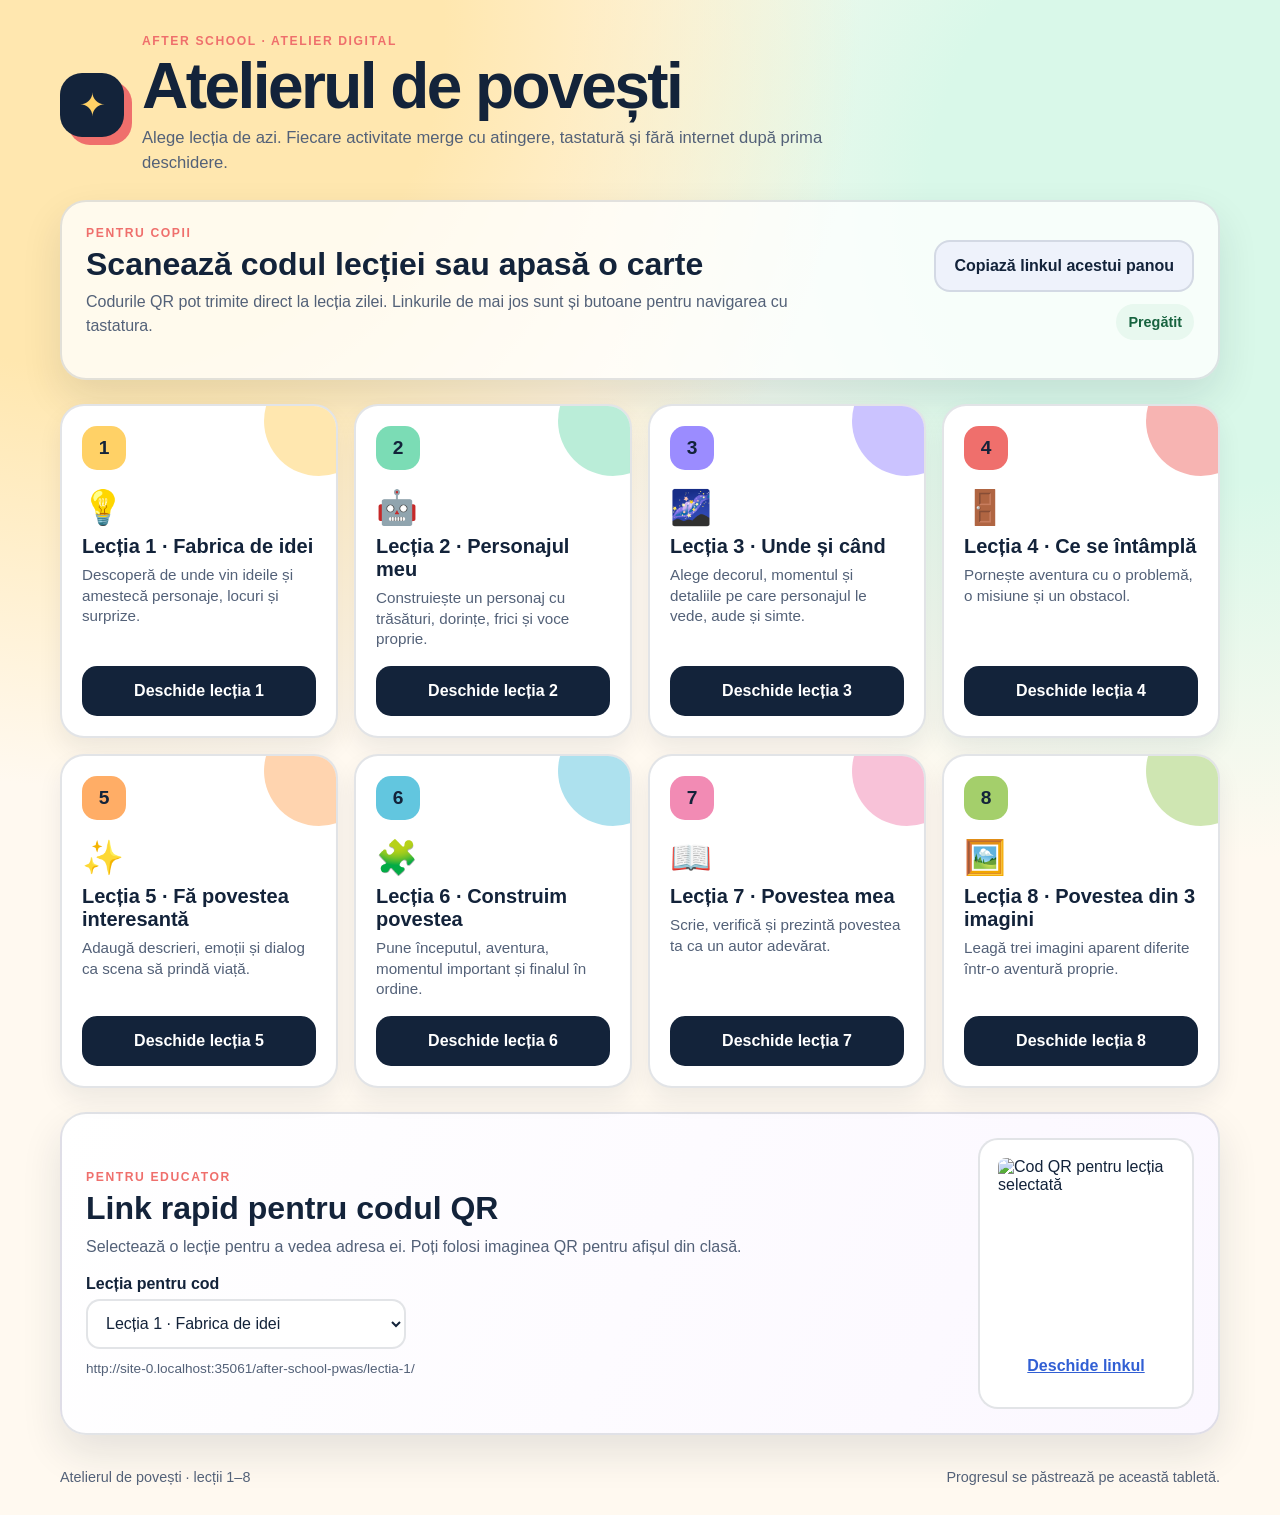
==== after-school-pwas/index.html @ adffba19 "Add eight after-school lesson PWAs" ====
<!doctype html>
<html lang="ro">
  <head>
    <meta charset="UTF-8" />
    <meta name="viewport" content="width=device-width, initial-scale=1, viewport-fit=cover" />
    <meta name="theme-color" content="#13233a" />
    <meta name="description" content="Atelierul de povești – aplicații PWA pentru after school" />
    <link rel="manifest" href="manifest.json" />
    <link rel="icon" href="icon.svg" type="image/svg+xml" />
    <link rel="stylesheet" href="styles.css" />
    <title>Atelierul de povești</title>
  </head>
  <body>
    <header class="site-header">
      <div class="brand-mark" aria-hidden="true">✦</div>
      <div>
        <p class="eyebrow">AFTER SCHOOL · ATELIER DIGITAL</p>
        <h1>Atelierul de povești</h1>
        <p class="lede">Alege lecția de azi. Fiecare activitate merge cu atingere, tastatură și fără internet după prima deschidere.</p>
      </div>
      <button class="install-button" id="install-button" type="button" hidden>Instalează aplicația</button>
    </header>

    <main>
      <section class="quick-start" aria-labelledby="quick-start-title">
        <div>
          <p class="eyebrow">PENTRU COPII</p>
          <h2 id="quick-start-title">Scanează codul lecției sau apasă o carte</h2>
          <p class="muted">Codurile QR pot trimite direct la lecția zilei. Linkurile de mai jos sunt și butoane pentru navigarea cu tastatura.</p>
        </div>
        <div class="quick-actions" role="group" aria-label="Acțiuni rapide">
          <button class="secondary-button" id="copy-index-link" type="button">Copiază linkul acestui panou</button>
          <span class="status-pill" id="save-status" role="status" aria-live="polite">Pregătit</span>
        </div>
      </section>

      <section class="lesson-grid" id="lesson-grid" aria-label="Lecțiile disponibile"></section>

      <section class="qr-panel" aria-labelledby="qr-title">
        <div>
          <p class="eyebrow">PENTRU EDUCATOR</p>
          <h2 id="qr-title">Link rapid pentru codul QR</h2>
          <p class="muted">Selectează o lecție pentru a vedea adresa ei. Poți folosi imaginea QR pentru afișul din clasă.</p>
          <label class="select-label" for="qr-lesson">Lecția pentru cod</label>
          <select id="qr-lesson" class="lesson-select"></select>
          <p class="qr-url" id="qr-url" aria-live="polite"></p>
        </div>
        <div class="qr-preview">
          <img id="qr-image" alt="Cod QR pentru lecția selectată" width="176" height="176" />
          <a id="qr-open" class="text-link" target="_blank" rel="noreferrer">Deschide linkul</a>
        </div>
      </section>
    </main>

    <footer class="site-footer">
      <span>Atelierul de povești · lecții 1–8</span>
      <span>Progresul se păstrează pe această tabletă.</span>
    </footer>

    <script src="app.js" defer></script>
  </body>
</html>
---- after-school-pwas/styles.css ----
:root {
  color-scheme: light;
  --ink: #13233a;
  --ink-soft: #536178;
  --cream: #fff9f0;
  --paper: #ffffff;
  --sun: #ffd166;
  --coral: #ef6f6c;
  --mint: #7bdcb5;
  --lilac: #9b8cff;
  --line: rgba(19, 35, 58, 0.12);
  --shadow: 0 18px 40px rgba(19, 35, 58, 0.11);
  font-family: "Nunito", "Trebuchet MS", Arial, sans-serif;
}

* { box-sizing: border-box; }
html { min-width: 320px; background: var(--cream); }
body { margin: 0; color: var(--ink); background: radial-gradient(circle at 8% 2%, #ffe7af 0 18%, transparent 40%), radial-gradient(circle at 95% 13%, #d9f8e9 0 16%, transparent 37%), var(--cream); min-height: 100vh; }
button, a, select { font: inherit; }
button, a, select { -webkit-tap-highlight-color: transparent; }
button:focus-visible, a:focus-visible, select:focus-visible { outline: 4px solid #2d7ff9; outline-offset: 3px; }

.site-header, main, .site-footer { width: min(1160px, calc(100% - 32px)); margin-inline: auto; }
.site-header { display: grid; grid-template-columns: auto 1fr auto; align-items: center; gap: 18px; padding: 34px 0 24px; }
.brand-mark { display: grid; place-items: center; width: 64px; height: 64px; border-radius: 22px; background: var(--ink); color: var(--sun); font-size: 2rem; box-shadow: 8px 8px 0 var(--coral); }
.eyebrow { margin: 0 0 7px; font-size: .76rem; font-weight: 800; letter-spacing: .13em; color: var(--coral); }
h1, h2, p { margin-top: 0; }
h1 { margin-bottom: 8px; font-size: clamp(2.1rem, 5vw, 4.2rem); line-height: .98; letter-spacing: -.04em; }
h2 { margin-bottom: 8px; font-size: clamp(1.35rem, 2.6vw, 2rem); line-height: 1.12; }
.lede { max-width: 700px; margin-bottom: 0; color: var(--ink-soft); font-size: 1.04rem; line-height: 1.5; }
.muted { color: var(--ink-soft); line-height: 1.5; }
.install-button, .secondary-button { min-height: 52px; border: 0; border-radius: 16px; padding: 12px 18px; cursor: pointer; font-weight: 800; }
.install-button { background: var(--ink); color: white; box-shadow: 0 8px 0 #071120; }
.install-button:active, .secondary-button:active { transform: translateY(2px); box-shadow: 0 4px 0 rgba(19, 35, 58, .2); }
.secondary-button { color: var(--ink); background: #eef2fb; border: 2px solid var(--line); }

.quick-start, .qr-panel { display: flex; justify-content: space-between; gap: 24px; align-items: center; padding: 24px; border: 2px solid var(--line); border-radius: 26px; background: rgba(255,255,255,.78); box-shadow: var(--shadow); }
.quick-actions { display: flex; align-items: center; gap: 12px; flex-wrap: wrap; justify-content: flex-end; }
.status-pill { min-height: 36px; display: inline-flex; align-items: center; padding: 8px 12px; border-radius: 999px; background: #e8f8ef; color: #17633f; font-size: .9rem; font-weight: 800; }

.lesson-grid { display: grid; grid-template-columns: repeat(4, minmax(0, 1fr)); gap: 16px; margin: 24px 0; }
.lesson-card { position: relative; display: flex; flex-direction: column; min-height: 238px; padding: 20px; overflow: hidden; border: 2px solid var(--line); border-radius: 24px; background: var(--paper); box-shadow: 0 12px 24px rgba(19,35,58,.07); transition: transform .16s ease, box-shadow .16s ease; }
.lesson-card::after { content: ""; position: absolute; width: 110px; height: 110px; border-radius: 50%; background: var(--card-accent); right: -38px; top: -40px; opacity: .52; }
.lesson-card:hover { transform: translateY(-4px); box-shadow: var(--shadow); }
.lesson-number { position: relative; z-index: 1; display: inline-flex; align-items: center; justify-content: center; width: 44px; height: 44px; border-radius: 15px; background: var(--card-accent); font-size: 1.2rem; font-weight: 900; }
.lesson-icon { position: relative; z-index: 1; font-size: 2.1rem; margin: 18px 0 8px; }
.lesson-card h3 { position: relative; z-index: 1; margin: 0 0 7px; font-size: 1.25rem; }
.lesson-card p { position: relative; z-index: 1; flex: 1; margin-bottom: 16px; color: var(--ink-soft); line-height: 1.35; font-size: .95rem; }
.lesson-link { position: relative; z-index: 1; display: inline-flex; align-items: center; justify-content: center; min-height: 50px; padding: 10px 14px; border-radius: 15px; background: var(--ink); color: white; text-decoration: none; font-weight: 850; }
.lesson-link:hover { background: #234167; }

.qr-panel { margin: 24px 0 34px; background: linear-gradient(115deg, #fff, #fbf7ff); }
.select-label { display: block; margin: 16px 0 6px; font-weight: 850; }
.lesson-select { min-height: 50px; width: min(100%, 320px); padding: 10px 14px; border: 2px solid var(--line); border-radius: 14px; background: white; color: var(--ink); }
.qr-url { max-width: 560px; margin: 12px 0 0; color: var(--ink-soft); font-size: .85rem; overflow-wrap: anywhere; }
.qr-preview { display: grid; place-items: center; gap: 9px; min-width: 210px; padding: 18px; border-radius: 20px; background: white; border: 2px solid var(--line); }
.qr-preview img { display: block; border-radius: 8px; image-rendering: pixelated; }
.text-link { display: inline-flex; align-items: center; justify-content: center; min-height: 46px; padding: 10px 14px; border-radius: 12px; color: #315fd4; font-weight: 850; }
.site-footer { display: flex; justify-content: space-between; gap: 16px; padding: 0 0 30px; color: var(--ink-soft); font-size: .9rem; }

@media (max-width: 900px) { .lesson-grid { grid-template-columns: repeat(2, minmax(0, 1fr)); } .site-header { grid-template-columns: auto 1fr; } .install-button { grid-column: 2; justify-self: start; } }
@media (max-width: 620px) { .site-header, main, .site-footer { width: min(100% - 20px, 1160px); } .site-header { padding-top: 20px; } .brand-mark { width: 52px; height: 52px; border-radius: 17px; } .quick-start, .qr-panel { align-items: stretch; flex-direction: column; padding: 18px; } .quick-actions { justify-content: flex-start; } .lesson-grid { grid-template-columns: 1fr; gap: 12px; } .lesson-card { min-height: 210px; } .qr-preview { align-self: center; } .site-footer { flex-direction: column; gap: 4px; } }
@media (prefers-reduced-motion: reduce) { *, *::before, *::after { transition-duration: .01ms !important; animation-duration: .01ms !important; } }
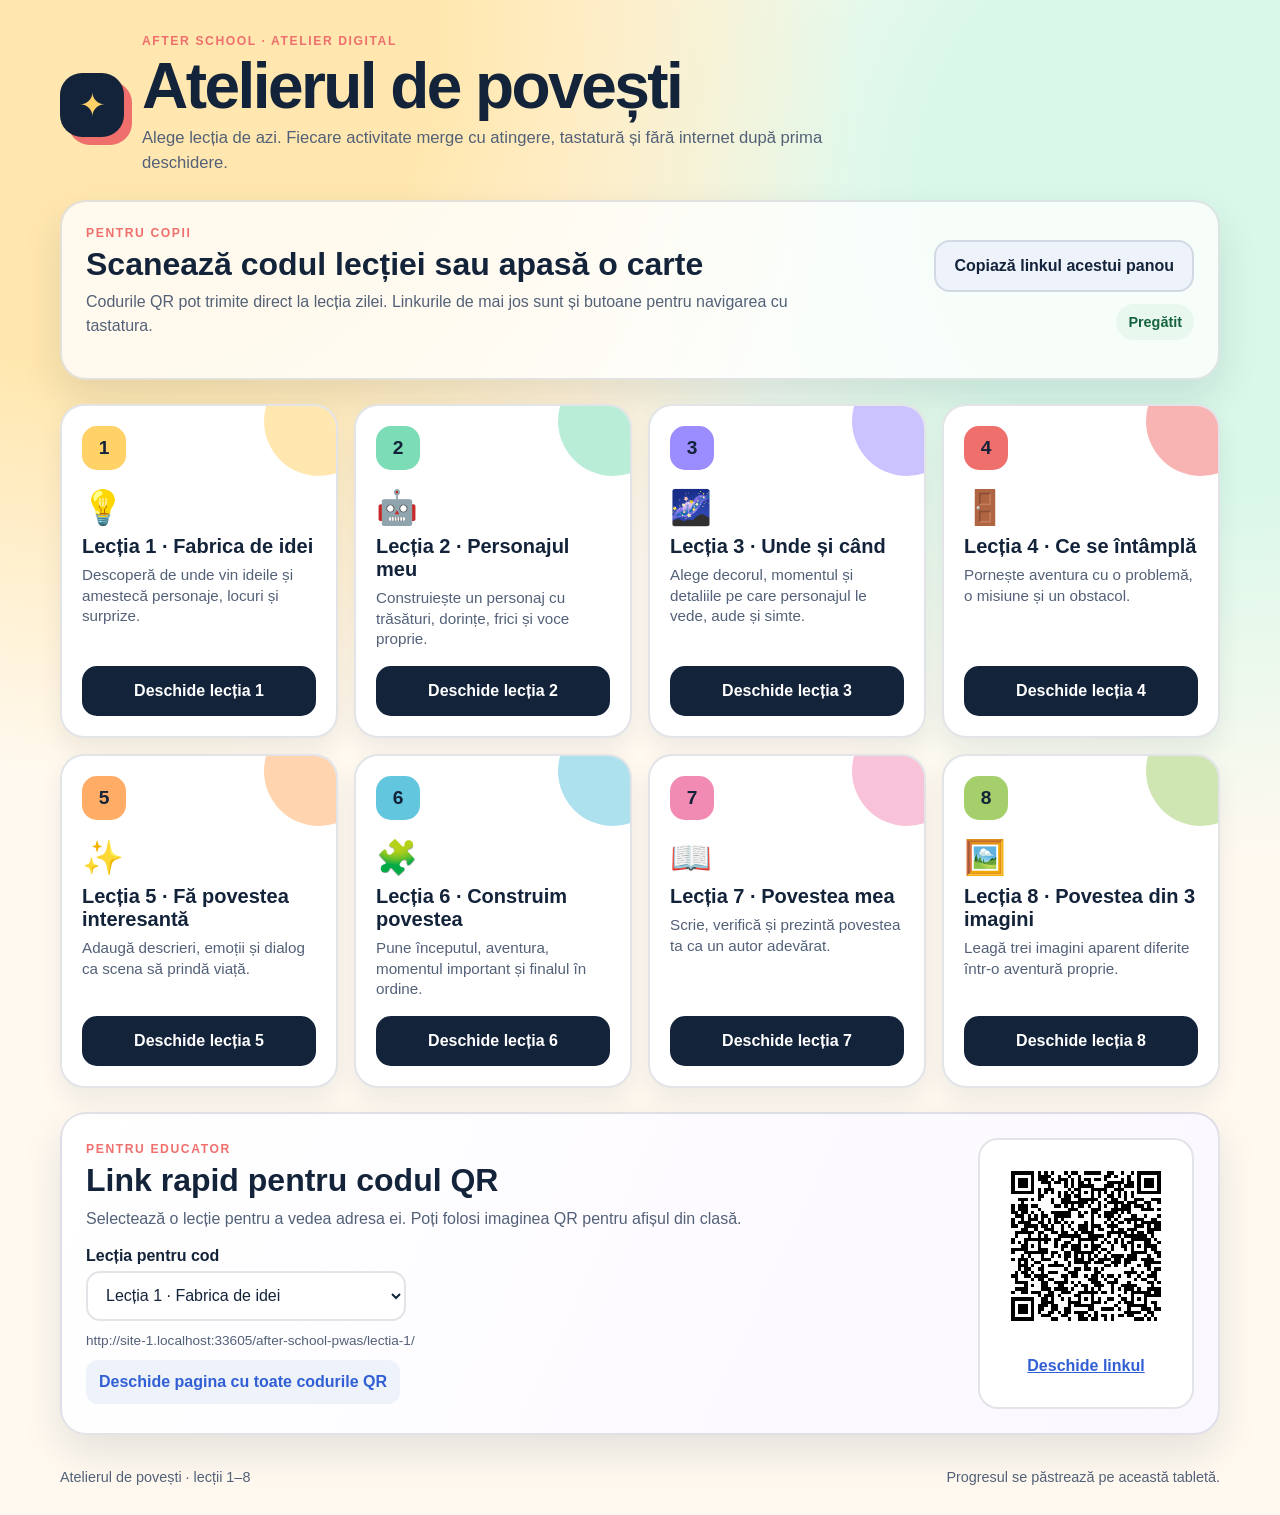
==== commit db4c363c: "Add permanent QR codes for lesson links" ====
--- a/after-school-pwas/index.html
+++ b/after-school-pwas/index.html
@@ -44,6 +44,7 @@
           <label class="select-label" for="qr-lesson">Lecția pentru cod</label>
           <select id="qr-lesson" class="lesson-select"></select>
           <p class="qr-url" id="qr-url" aria-live="polite"></p>
+          <a class="qr-all-link" href="qr-codes/">Deschide pagina cu toate codurile QR</a>
         </div>
         <div class="qr-preview">
           <img id="qr-image" alt="Cod QR pentru lecția selectată" width="176" height="176" />
@@ -60,4 +61,3 @@
     <script src="app.js" defer></script>
   </body>
 </html>
-
--- a/after-school-pwas/styles.css
+++ b/after-school-pwas/styles.css
@@ -53,6 +53,8 @@
 .select-label { display: block; margin: 16px 0 6px; font-weight: 850; }
 .lesson-select { min-height: 50px; width: min(100%, 320px); padding: 10px 14px; border: 2px solid var(--line); border-radius: 14px; background: white; color: var(--ink); }
 .qr-url { max-width: 560px; margin: 12px 0 0; color: var(--ink-soft); font-size: .85rem; overflow-wrap: anywhere; }
+.qr-all-link { display: inline-flex; align-items: center; min-height: 44px; margin-top: 12px; padding: 9px 13px; border-radius: 12px; color: #315fd4; background: #eef2fb; font-weight: 850; text-decoration: none; }
+.qr-all-link:hover { background: #e3e9fb; }
 .qr-preview { display: grid; place-items: center; gap: 9px; min-width: 210px; padding: 18px; border-radius: 20px; background: white; border: 2px solid var(--line); }
 .qr-preview img { display: block; border-radius: 8px; image-rendering: pixelated; }
 .text-link { display: inline-flex; align-items: center; justify-content: center; min-height: 46px; padding: 10px 14px; border-radius: 12px; color: #315fd4; font-weight: 850; }
@@ -61,4 +63,3 @@
 @media (max-width: 900px) { .lesson-grid { grid-template-columns: repeat(2, minmax(0, 1fr)); } .site-header { grid-template-columns: auto 1fr; } .install-button { grid-column: 2; justify-self: start; } }
 @media (max-width: 620px) { .site-header, main, .site-footer { width: min(100% - 20px, 1160px); } .site-header { padding-top: 20px; } .brand-mark { width: 52px; height: 52px; border-radius: 17px; } .quick-start, .qr-panel { align-items: stretch; flex-direction: column; padding: 18px; } .quick-actions { justify-content: flex-start; } .lesson-grid { grid-template-columns: 1fr; gap: 12px; } .lesson-card { min-height: 210px; } .qr-preview { align-self: center; } .site-footer { flex-direction: column; gap: 4px; } }
 @media (prefers-reduced-motion: reduce) { *, *::before, *::after { transition-duration: .01ms !important; animation-duration: .01ms !important; } }
-
